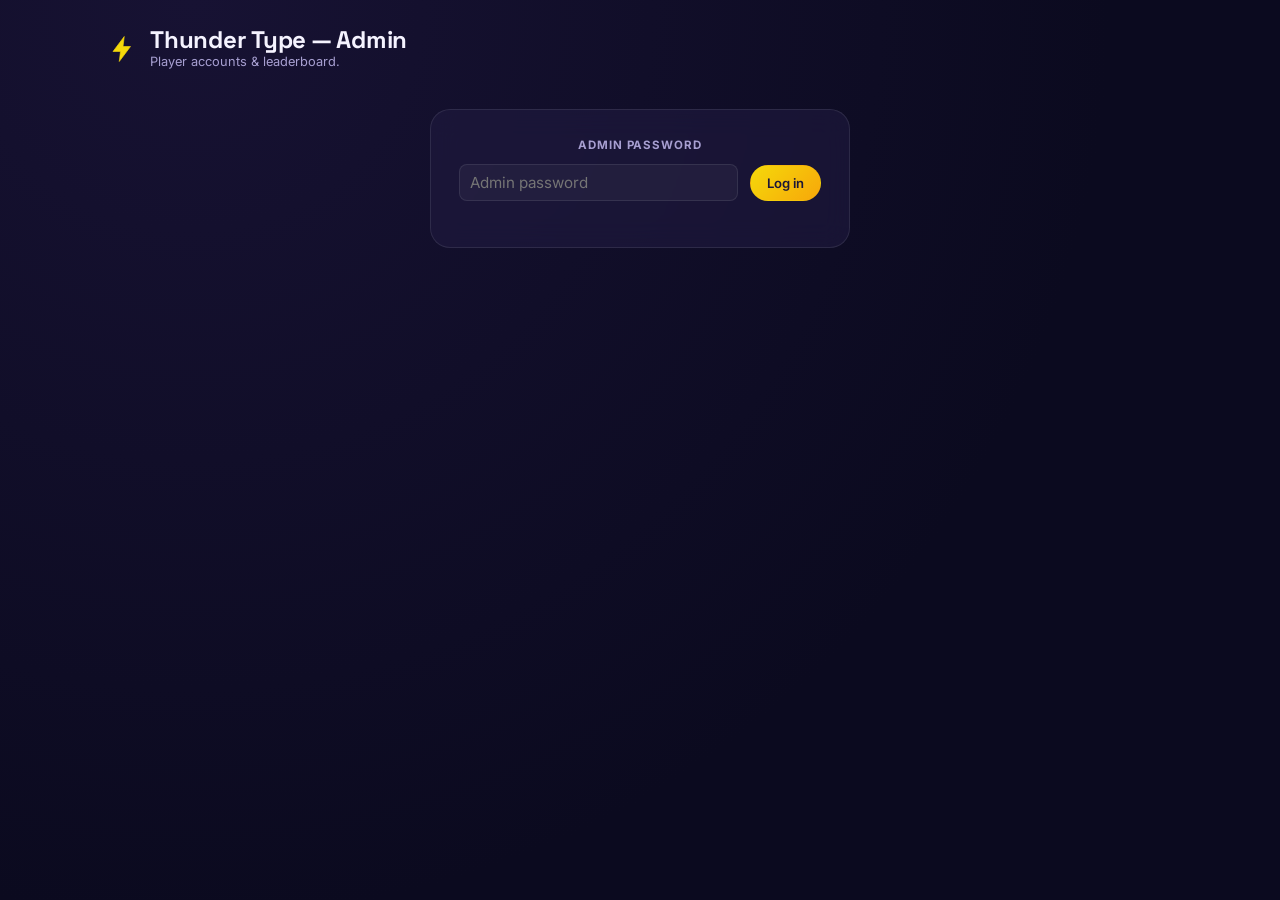
==== static/admin.html @ f5896ad3 "Add admin page" ====
<!doctype html>
<html lang="en" data-theme="dark">
<head>
<meta charset="utf-8" />
<meta name="viewport" content="width=device-width, initial-scale=1" />
<title>Thunder Type — Admin</title>
<link rel="preconnect" href="https://fonts.googleapis.com" />
<link rel="preconnect" href="https://fonts.gstatic.com" crossorigin />
<link
  href="https://fonts.googleapis.com/css2?family=Space+Grotesk:wght@500;700&family=Inter:wght@400;600;700&family=JetBrains+Mono:wght@400;500&display=swap"
  rel="stylesheet"
/>
<link rel="stylesheet" href="css/style.css" />
<link rel="stylesheet" href="css/admin.css" />
</head>
<body>
<div class="app admin-app">

  <header class="nav">
    <div class="wordmark">
      <svg viewBox="0 0 24 24" fill="none" xmlns="http://www.w3.org/2000/svg">
        <path d="M13 2L4 14h6l-1 8 9-12h-6l1-8z" fill="var(--volt)" stroke="var(--volt)" stroke-width="0.5" stroke-linejoin="round"/>
      </svg>
      <div>
        <h1>Thunder Type — Admin</h1>
        <p>Player accounts &amp; leaderboard.</p>
      </div>
    </div>
    <div class="nav-actions">
      <button id="btnRefresh" class="btn-ghost" type="button" hidden>Refresh</button>
      <button id="btnLogout" class="btn-ghost" type="button" hidden>Log out</button>
    </div>
  </header>

  <!-- Login gate -->
  <section class="card admin-login-card" id="adminLoginCard">
    <p class="card-label">Admin password</p>
    <form id="adminLoginForm">
      <div class="field">
        <input type="password" id="adminPasswordInput" placeholder="Admin password" autocomplete="off" />
        <button class="btn-primary" type="submit">Log in</button>
      </div>
    </form>
    <p class="admin-error" id="adminError" hidden></p>
  </section>

  <!-- Leaderboard, shown after login -->
  <section class="card admin-table-card" id="adminTableCard" hidden>
    <div class="admin-table-header">
      <p class="card-label">Leaderboard (by best WPM)</p>
      <input type="text" id="adminSearch" class="admin-search" placeholder="Filter by name..." />
    </div>
    <div class="admin-table-wrap">
      <table class="admin-table" id="adminTable">
        <thead>
          <tr>
            <th>#</th>
            <th>Name</th>
            <th>Best WPM</th>
            <th>Best Accuracy</th>
            <th>Best Combo</th>
            <th>Rounds</th>
            <th>Level</th>
            <th>Actions</th>
          </tr>
        </thead>
        <tbody id="adminTableBody"></tbody>
      </table>
    </div>
    <p class="admin-empty" id="adminEmpty" hidden>No players yet.</p>
  </section>

  <p class="status-line" id="adminStatus"></p>
</div>

<script type="module" src="js/admin.js"></script>
</body>
</html>
---- static/css/style.css ----
/* ============================================================
   Thunder Type — design tokens
   Concept: a night-storm control console. Two accents do the
   work instead of one: volt-yellow (speed/energy) and
   storm-cyan (accuracy/calm). Signature element: the progress
   meter is clipped into a jagged "voltage" stripe instead of a
   generic rounded bar.
   ============================================================ */

:root {
  --bg-top: #171233;
  --bg-bottom: #0b0a1f;
  --surface: rgba(33, 28, 66, 0.55);
  --surface-solid: #1b1638;
  --surface-alt: rgba(255, 255, 255, 0.04);
  --border: rgba(255, 255, 255, 0.09);
  --border-strong: rgba(255, 255, 255, 0.16);

  --text: #f5f3ff;
  --text-muted: #a79fd1;
  --text-dim: #756e9c;

  --volt: #f5d90a;
  --volt-soft: rgba(245, 217, 10, 0.16);
  --storm: #5eead4;
  --storm-soft: rgba(94, 234, 212, 0.16);

  --success: #4ade80;
  --success-soft: rgba(74, 222, 128, 0.18);
  --warning: #fbbf24;
  --warning-soft: rgba(251, 191, 36, 0.18);
  --danger: #fb7185;
  --danger-soft: rgba(251, 113, 133, 0.18);

  --font-display: "Space Grotesk", "Segoe UI", system-ui, sans-serif;
  --font-body: "Inter", "Segoe UI", system-ui, sans-serif;
  --font-mono: "JetBrains Mono", "SFMono-Regular", Consolas, monospace;

  --radius-sm: 8px;
  --radius-md: 14px;
  --radius-lg: 20px;

  --space-xs: 6px;
  --space-sm: 12px;
  --space-md: 18px;
  --space-lg: 28px;
  --space-xl: 40px;
}

[data-theme="light"] {
  --bg-top: #eef0ff;
  --bg-bottom: #f9f8ff;
  --surface: rgba(255, 255, 255, 0.75);
  --surface-solid: #ffffff;
  --surface-alt: rgba(23, 18, 51, 0.03);
  --border: rgba(23, 18, 51, 0.1);
  --border-strong: rgba(23, 18, 51, 0.18);

  --text: #171233;
  --text-muted: #56507c;
  --text-dim: #8983ab;

  --volt-soft: rgba(217, 165, 0, 0.14);
  --storm-soft: rgba(13, 148, 136, 0.14);
}

* {
  box-sizing: border-box;
}

html,
body {
  min-height: 100%;
}

html {
  background: var(--bg-bottom);
}

body {
  position: relative;
  margin: 0;
  font-family: var(--font-body);
  color: var(--text);
  background: radial-gradient(circle at 15% 0%, var(--bg-top), var(--bg-bottom) 65%);
  min-height: 100vh;
  transition: background 0.3s ease, color 0.3s ease;
}

@media (prefers-reduced-motion: reduce) {
  *,
  *::before,
  *::after {
    animation-duration: 0.001ms !important;
    animation-iteration-count: 1 !important;
    transition-duration: 0.001ms !important;
  }
}

.app {
  position: relative;
  z-index: 1;
  max-width: 900px;
  margin: 0 auto;
  padding: var(--space-lg) var(--space-md) var(--space-xl);
}

.ambient-canvas {
  position: absolute;
  top: 0;
  left: 0;
  width: 100%;
  height: 100%;
  z-index: 0;
  pointer-events: none;
}

/* ---- Nav ---- */
.nav {
  display: flex;
  align-items: center;
  justify-content: space-between;
  gap: var(--space-md);
  margin-bottom: var(--space-lg);
  flex-wrap: wrap;
}

.wordmark {
  display: flex;
  align-items: center;
  gap: var(--space-sm);
}

.wordmark svg {
  width: 30px;
  height: 30px;
  flex-shrink: 0;
}

.wordmark h1 {
  font-family: var(--font-display);
  font-size: 1.5rem;
  font-weight: 700;
  letter-spacing: -0.01em;
  margin: 0;
  line-height: 1;
}

.wordmark p {
  margin: 2px 0 0;
  font-size: 0.8rem;
  color: var(--text-muted);
}

.nav-actions {
  display: flex;
  gap: var(--space-xs);
  flex-wrap: wrap;
}

button {
  font-family: var(--font-body);
  cursor: pointer;
  border: 1px solid var(--border);
  background: var(--surface-alt);
  color: var(--text);
  border-radius: 999px;
  padding: 9px 16px;
  font-size: 0.82rem;
  font-weight: 600;
  transition: transform 0.15s ease, background 0.15s ease, border-color 0.15s ease;
}

button:hover {
  transform: translateY(-1px);
  border-color: var(--border-strong);
}

button:active {
  transform: translateY(0);
}

button:focus-visible,
textarea:focus-visible,
input:focus-visible {
  outline: 2px solid var(--storm);
  outline-offset: 2px;
}

.btn-primary {
  background: linear-gradient(135deg, var(--volt), #f7a70a);
  color: #1b1638;
  border-color: transparent;
}

.btn-primary:hover {
  filter: brightness(1.05);
}

.btn-ghost {
  background: transparent;
}

.icon-btn {
  width: 38px;
  height: 38px;
  padding: 0;
  display: inline-flex;
  align-items: center;
  justify-content: center;
  border-radius: 50%;
  font-size: 1rem;
}

/* ---- Cards ---- */
.card {
  background: var(--surface);
  border: 1px solid var(--border);
  border-radius: var(--radius-lg);
  backdrop-filter: blur(14px);
  -webkit-backdrop-filter: blur(14px);
}

.card-label {
  font-size: 0.72rem;
  font-weight: 700;
  text-transform: uppercase;
  letter-spacing: 0.08em;
  color: var(--text-muted);
  margin: 0 0 var(--space-xs);
}

.prompt-card,
.type-card {
  padding: var(--space-md);
  margin-bottom: var(--space-md);
}

.prompt-text {
  font-family: var(--font-mono);
  font-size: 1.15rem;
  line-height: 1.7;
  letter-spacing: 0.01em;
  word-spacing: 2px;
  user-select: none;
  -webkit-user-select: none;
}

.prompt-text .char {
  border-radius: 2px;
  transition: background 0.1s ease, color 0.1s ease;
}

.prompt-text .char.correct {
  color: var(--success);
  background: var(--success-soft);
}

.prompt-text .char.incorrect {
  color: var(--danger);
  background: var(--danger-soft);
  text-decoration: underline wavy var(--danger);
}

.prompt-text .char.pending {
  color: var(--text-muted);
}

#typeInput {
  width: 100%;
  min-height: 120px;
  resize: vertical;
  font-family: var(--font-mono);
  font-size: 1.1rem;
  line-height: 1.6;
  color: var(--text);
  background: var(--surface-alt);
  border: 1px solid var(--border);
  border-radius: var(--radius-md);
  padding: var(--space-sm);
}

#typeInput:disabled {
  opacity: 0.6;
}

/* ---- Signature voltage progress meter ---- */
.voltage-meter {
  padding: var(--space-md);
  margin-bottom: var(--space-md);
}

.voltage-track {
  position: relative;
  height: 30px;
  background: var(--surface-alt);
  border: 1px solid var(--border);
  clip-path: polygon(
    0% 45%, 6% 10%, 12% 65%, 18% 20%, 24% 75%, 30% 15%, 36% 70%,
    42% 25%, 48% 80%, 54% 20%, 60% 65%, 66% 15%, 72% 75%, 78% 20%,
    84% 70%, 90% 15%, 96% 60%, 100% 30%, 100% 100%, 0% 100%
  );
}

.voltage-fill {
  position: absolute;
  inset: 0;
  width: 0%;
  background: linear-gradient(90deg, var(--storm), var(--volt));
  clip-path: polygon(
    0% 45%, 6% 10%, 12% 65%, 18% 20%, 24% 75%, 30% 15%, 36% 70%,
    42% 25%, 48% 80%, 54% 20%, 60% 65%, 66% 15%, 72% 75%, 78% 20%,
    84% 70%, 90% 15%, 96% 60%, 100% 30%, 100% 100%, 0% 100%
  );
  transition: width 0.12s linear, background 0.3s ease;
}

/* ---- Stats row ---- */
.stats-row {
  display: grid;
  grid-template-columns: repeat(3, 1fr);
  gap: var(--space-sm);
  margin-bottom: var(--space-md);
}

.stat-card {
  padding: var(--space-sm) var(--space-md);
}

.stat-value {
  font-family: var(--font-display);
  font-size: 1.7rem;
  font-weight: 700;
  line-height: 1.2;
}

/* ---- Combo ---- */
.combo-card {
  padding: var(--space-sm) var(--space-md);
  margin-bottom: var(--space-md);
}

.combo-line {
  font-family: var(--font-display);
  font-weight: 700;
  font-size: 1rem;
  color: var(--volt);
  display: inline-block;
}

.combo-line.flicker {
  animation: flicker 0.35s ease;
}

@keyframes flicker {
  0% { text-shadow: 0 0 0 transparent; }
  40% { text-shadow: 0 0 14px var(--volt); }
  100% { text-shadow: 0 0 0 transparent; }
}

.combo-tip {
  margin: var(--space-xs) 0 0;
  font-size: 0.8rem;
  color: var(--text-muted);
  line-height: 1.5;
}

/* ---- Footer status ---- */
.status-line {
  font-size: 0.85rem;
  color: var(--text-muted);
  font-style: italic;
  text-align: center;
  padding-top: var(--space-xs);
}

/* ---- Round transition ---- */
.round-enter {
  animation: fadeInUp 0.35s ease;
}

@keyframes fadeInUp {
  from { opacity: 0; transform: translateY(6px); }
  to { opacity: 1; transform: translateY(0); }
}

/* ---- Modal (profile) ---- */
.modal-overlay {
  position: fixed;
  inset: 0;
  background: rgba(8, 6, 20, 0.6);
  display: flex;
  align-items: center;
  justify-content: center;
  padding: var(--space-md);
  z-index: 20;
  opacity: 0;
  pointer-events: none;
  transition: opacity 0.2s ease;
}

.modal-overlay.open {
  opacity: 1;
  pointer-events: auto;
}

.modal {
  background: var(--surface-solid);
  border: 1px solid var(--border-strong);
  border-radius: var(--radius-lg);
  width: 100%;
  max-width: 420px;
  padding: var(--space-lg);
  transform: translateY(10px);
  transition: transform 0.2s ease;
}

.modal-overlay.open .modal {
  transform: translateY(0);
}

.modal h2 {
  font-family: var(--font-display);
  margin: 0 0 4px;
  font-size: 1.3rem;
}

.modal .sub {
  color: var(--text-muted);
  font-size: 0.85rem;
  margin: 0 0 var(--space-md);
}

.field {
  display: flex;
  align-items: center;
  gap: var(--space-sm);
  margin-bottom: var(--space-md);
}

.field label {
  font-size: 0.85rem;
  color: var(--text-muted);
  white-space: nowrap;
}

.profile-name {
  font-weight: 700;
  color: var(--text);
}

/* ---- Level-complete modal ---- */
.complete-card {
  text-align: center;
  max-width: 440px;
}

.complete-card h2 {
  font-family: var(--font-display);
  margin: 0 0 4px;
  font-size: 1.35rem;
}

.complete-stats {
  display: grid;
  grid-template-columns: 1fr 1fr;
  gap: var(--space-sm);
  margin: var(--space-md) 0;
}

.complete-stat {
  background: var(--surface-alt);
  border: 1px solid var(--border);
  border-radius: var(--radius-md);
  padding: var(--space-sm);
}

.complete-note {
  font-size: 0.85rem;
  color: var(--text-muted);
  margin: 0 0 var(--space-sm);
}

.complete-actions {
  display: flex;
  gap: var(--space-sm);
  margin-top: var(--space-sm);
}

.complete-actions button {
  flex: 1;
  margin-top: 0;
}

.field input[type="text"],
.field input[type="password"] {
  flex: 1;
  font-family: var(--font-body);
  font-size: 0.95rem;
  color: var(--text);
  background: var(--surface-alt);
  border: 1px solid var(--border);
  border-radius: var(--radius-sm);
  padding: 8px 10px;
}

.profile-stats {
  border: 1px solid var(--border);
  border-radius: var(--radius-md);
  padding: var(--space-sm) var(--space-md);
  background: var(--surface-alt);
}

.profile-stats p {
  margin: 8px 0;
  font-size: 0.92rem;
}

.profile-stats .lead {
  font-family: var(--font-display);
  font-size: 1.1rem;
  font-weight: 700;
}

.modal-close {
  margin-top: var(--space-md);
  width: 100%;
}

/* ---- Responsive ---- */
@media (max-width: 620px) {
  .stats-row {
    grid-template-columns: 1fr 1fr;
  }
  .stats-row .stat-card:last-child {
    grid-column: 1 / -1;
  }
  .wordmark h1 {
    font-size: 1.25rem;
  }
}

@media (max-width: 420px) {
  .app {
    padding: var(--space-md) var(--space-sm) var(--space-lg);
  }
  .signin-card .signin-bolt {
    width: 92px;
    height: 92px;
  }
  .complete-actions {
    flex-direction: column;
  }
  .prompt-text {
    font-size: 1rem;
  }
}

button:disabled {
  opacity: 0.5;
  cursor: not-allowed;
  transform: none;
}

/* ---- Level progress ---- */
.level-track {
  display: flex;
  gap: 7px;
  justify-content: center;
  flex-wrap: wrap;
  margin-bottom: var(--space-lg);
}

.level-dot {
  width: 11px;
  height: 11px;
  border-radius: 50%;
  background: var(--surface-alt);
  border: 1px solid var(--border);
  transition: background 0.2s ease, box-shadow 0.2s ease, transform 0.2s ease;
}

.level-dot.filled {
  background: linear-gradient(135deg, var(--volt), var(--storm));
  border-color: transparent;
  box-shadow: 0 0 8px rgba(245, 217, 10, 0.45);
}

.level-dot.current {
  transform: scale(1.35);
  outline: 2px solid var(--storm);
  outline-offset: 2px;
}

.prompt-header {
  display: flex;
  align-items: center;
  justify-content: space-between;
  margin-bottom: var(--space-xs);
}

.level-pill {
  font-family: var(--font-display);
  font-size: 0.72rem;
  font-weight: 700;
  padding: 4px 12px;
  border-radius: 999px;
  background: var(--volt-soft);
  color: var(--volt);
  border: 1px solid var(--border);
  white-space: nowrap;
}

/* ---- Sign-in screen ---- */
.signin-canvas {
  position: absolute;
  inset: 0;
  width: 100%;
  height: 100%;
  z-index: 0;
}

.signin-card {
  position: relative;
  z-index: 1;
  text-align: center;
  max-width: 380px;
}

.signin-bolt {
  width: 44px;
  height: 44px;
  margin: 0 auto var(--space-sm);
  display: block;
}

.signin-card .signin-bolt {
  width: 152px;
  height: 152px;
  margin-bottom: var(--space-md);
}

#signinForm .field {
  flex-direction: column;
  align-items: stretch;
  gap: 6px;
}

#signinForm label {
  text-align: left;
}

#signinForm input {
  text-align: center;
  font-size: 1.05rem;
  padding: 10px 12px;
}

.signin-error {
  color: var(--danger);
  font-size: 0.82rem;
  margin: 8px 0 0;
  text-align: left;
}

.field.has-error input {
  border-color: var(--danger);
}

[hidden] {
  display: none !important;
}
---- static/css/admin.css ----
/* Admin page styling. Reuses every design token (colors, fonts, spacing)
   from style.css — this file only adds the table/login layout that's
   specific to the admin page. */

.admin-app {
  max-width: 1100px;
}

.admin-login-card {
  max-width: 420px;
  margin: var(--space-xl) auto 0;
  padding: var(--space-lg);
  text-align: center;
}

.admin-login-card .field {
  display: flex;
  gap: var(--space-sm);
  margin-top: var(--space-sm);
}

.admin-login-card input {
  flex: 1;
  font-family: var(--font-body);
  font-size: 0.95rem;
  color: var(--text);
  background: var(--surface-alt);
  border: 1px solid var(--border);
  border-radius: var(--radius-sm);
  padding: 10px 12px;
}

.admin-error {
  color: var(--danger);
  font-size: 0.85rem;
  margin-top: var(--space-sm);
}

.admin-table-card {
  padding: var(--space-md);
}

.admin-table-header {
  display: flex;
  align-items: center;
  justify-content: space-between;
  gap: var(--space-md);
  margin-bottom: var(--space-md);
  flex-wrap: wrap;
}

.admin-search {
  font-family: var(--font-body);
  font-size: 0.9rem;
  color: var(--text);
  background: var(--surface-alt);
  border: 1px solid var(--border);
  border-radius: var(--radius-sm);
  padding: 8px 12px;
  min-width: 200px;
}

.admin-table-wrap {
  overflow-x: auto;
}

.admin-table {
  width: 100%;
  border-collapse: collapse;
  font-size: 0.9rem;
}

.admin-table th {
  text-align: left;
  font-family: var(--font-display);
  font-size: 0.72rem;
  text-transform: uppercase;
  letter-spacing: 0.06em;
  color: var(--text-muted);
  padding: var(--space-sm);
  border-bottom: 1px solid var(--border-strong);
  white-space: nowrap;
}

.admin-table td {
  padding: var(--space-sm);
  border-bottom: 1px solid var(--border);
  white-space: nowrap;
}

.admin-table tbody tr:hover {
  background: var(--surface-alt);
}

.admin-table .rank {
  color: var(--text-dim);
  font-family: var(--font-display);
}

.admin-table .rank.top {
  color: var(--volt);
  font-weight: 700;
}

.admin-table .name-cell {
  font-weight: 700;
  font-family: var(--font-display);
}

.admin-table .actions-cell {
  display: flex;
  gap: 6px;
}

.admin-table .actions-cell button {
  padding: 6px 12px;
  font-size: 0.75rem;
}

.btn-danger {
  background: var(--danger-soft);
  color: var(--danger);
  border-color: transparent;
}

.btn-danger:hover {
  filter: brightness(1.1);
}

.admin-empty {
  text-align: center;
  color: var(--text-muted);
  padding: var(--space-lg) 0;
}

@media (max-width: 620px) {
  .admin-table {
    font-size: 0.8rem;
  }
  .admin-table th,
  .admin-table td {
    padding: 8px 6px;
  }
}
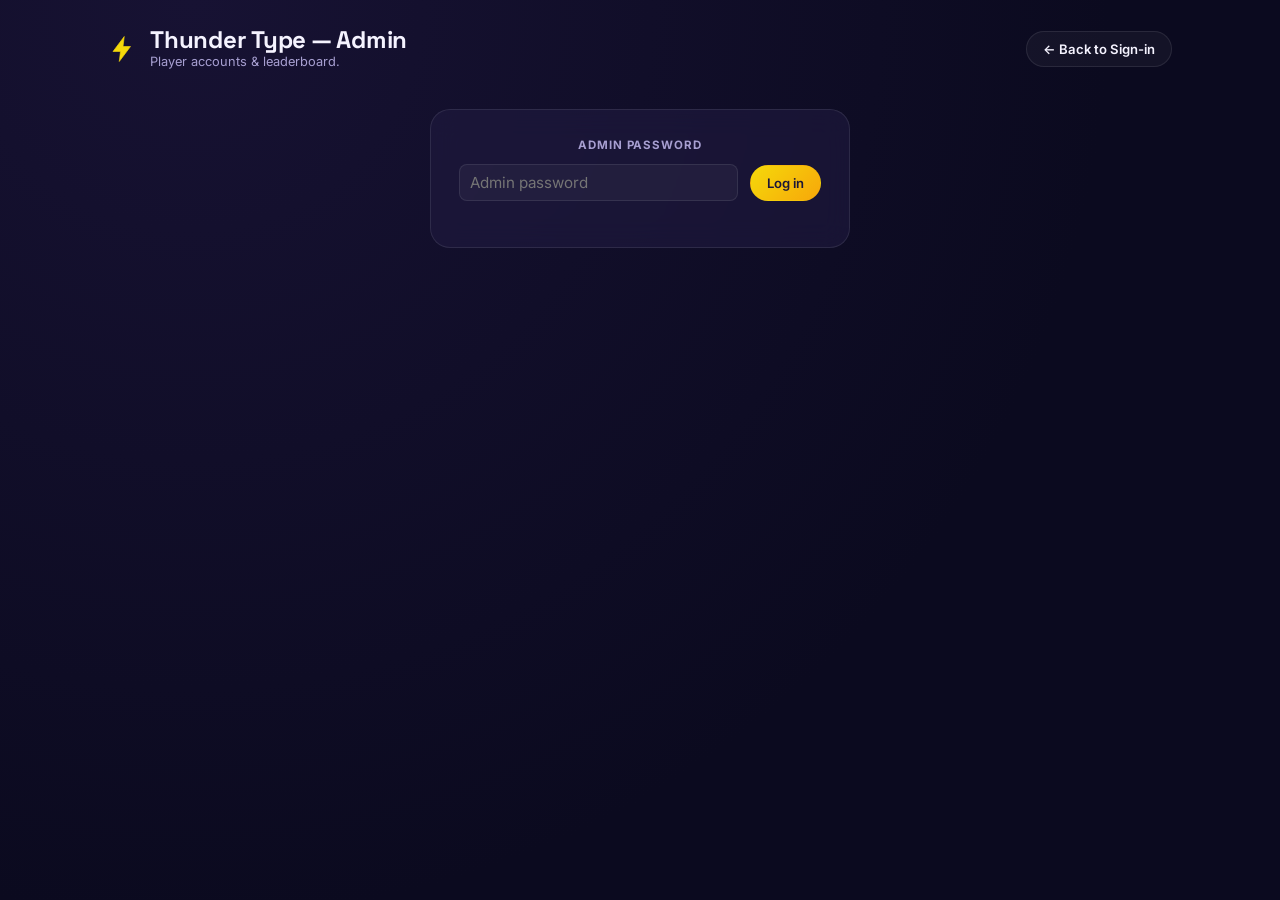
==== commit c9a51d19: "Add back-to-signin link on admin page" ====
--- a/static/admin.html
+++ b/static/admin.html
@@ -27,6 +27,7 @@
       </div>
     </div>
     <div class="nav-actions">
+      <a href="index.html" class="btn-ghost" id="btnBackToSignin">← Back to Sign-in</a>
       <button id="btnRefresh" class="btn-ghost" type="button" hidden>Refresh</button>
       <button id="btnLogout" class="btn-ghost" type="button" hidden>Log out</button>
     </div>
--- a/static/css/style.css
+++ b/static/css/style.css
@@ -627,6 +627,29 @@
   max-width: 380px;
 }
 
+.admin-corner-link {
+  position: absolute;
+  top: var(--space-md);
+  right: var(--space-md);
+  z-index: 2;
+  font-family: var(--font-body);
+  font-size: 0.78rem;
+  font-weight: 600;
+  color: var(--text-muted);
+  text-decoration: none;
+  padding: 6px 14px;
+  border: 1px solid var(--border);
+  border-radius: 999px;
+  background: var(--surface-alt);
+  transition: color 0.15s ease, border-color 0.15s ease, background 0.15s ease;
+}
+
+.admin-corner-link:hover {
+  color: var(--text);
+  border-color: var(--border-strong);
+  background: var(--surface);
+}
+
 .signin-bolt {
   width: 44px;
   height: 44px;
--- a/static/css/admin.css
+++ b/static/css/admin.css
@@ -4,6 +4,27 @@
 
 .admin-app {
   max-width: 1100px;
+}
+
+#btnBackToSignin {
+  display: inline-flex;
+  align-items: center;
+  font-family: var(--font-body);
+  cursor: pointer;
+  border: 1px solid var(--border);
+  background: var(--surface-alt);
+  color: var(--text);
+  border-radius: 999px;
+  padding: 9px 16px;
+  font-size: 0.82rem;
+  font-weight: 600;
+  text-decoration: none;
+  transition: transform 0.15s ease, background 0.15s ease, border-color 0.15s ease;
+}
+
+#btnBackToSignin:hover {
+  transform: translateY(-1px);
+  border-color: var(--border-strong);
 }
 
 .admin-login-card {
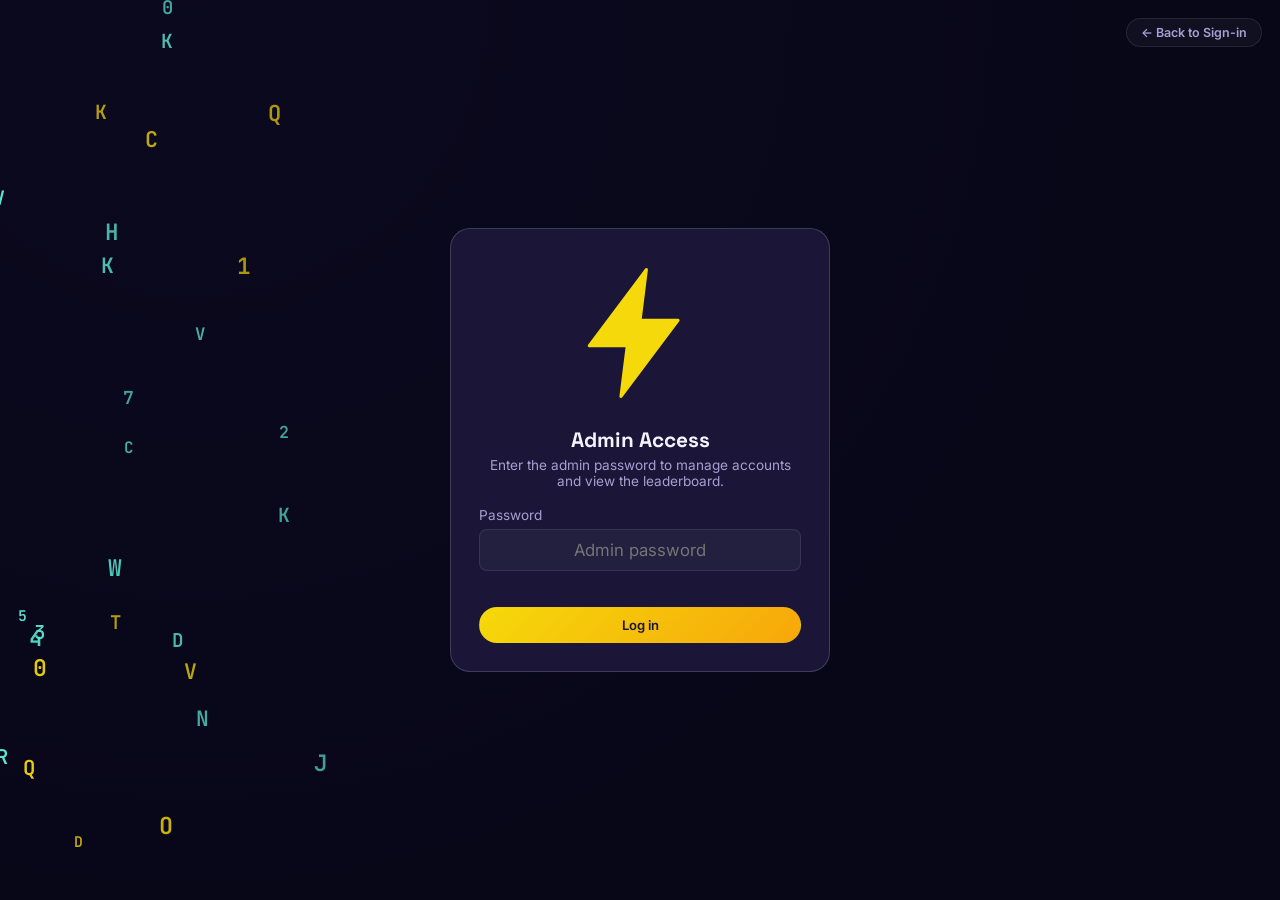
==== commit 898d2b76: "Match admin login design to main sign-in screen" ====
--- a/static/admin.html
+++ b/static/admin.html
@@ -14,7 +14,9 @@
 <link rel="stylesheet" href="css/admin.css" />
 </head>
 <body>
-<div class="app admin-app">
+<canvas id="adminAmbientCanvas" class="ambient-canvas" aria-hidden="true"></canvas>
+
+<div class="app admin-app" id="adminAppRoot" hidden>
 
   <header class="nav">
     <div class="wordmark">
@@ -28,25 +30,12 @@
     </div>
     <div class="nav-actions">
       <a href="index.html" class="btn-ghost" id="btnBackToSignin">← Back to Sign-in</a>
-      <button id="btnRefresh" class="btn-ghost" type="button" hidden>Refresh</button>
-      <button id="btnLogout" class="btn-ghost" type="button" hidden>Log out</button>
+      <button id="btnRefresh" class="btn-ghost" type="button">Refresh</button>
+      <button id="btnLogout" class="btn-ghost" type="button">Log out</button>
     </div>
   </header>
 
-  <!-- Login gate -->
-  <section class="card admin-login-card" id="adminLoginCard">
-    <p class="card-label">Admin password</p>
-    <form id="adminLoginForm">
-      <div class="field">
-        <input type="password" id="adminPasswordInput" placeholder="Admin password" autocomplete="off" />
-        <button class="btn-primary" type="submit">Log in</button>
-      </div>
-    </form>
-    <p class="admin-error" id="adminError" hidden></p>
-  </section>
-
-  <!-- Leaderboard, shown after login -->
-  <section class="card admin-table-card" id="adminTableCard" hidden>
+  <section class="card admin-table-card" id="adminTableCard">
     <div class="admin-table-header">
       <p class="card-label">Leaderboard (by best WPM)</p>
       <input type="text" id="adminSearch" class="admin-search" placeholder="Filter by name..." />
@@ -74,6 +63,27 @@
   <p class="status-line" id="adminStatus"></p>
 </div>
 
+<div class="modal-overlay open" id="adminLoginOverlay">
+  <canvas id="adminSigninCanvas" class="signin-canvas" aria-hidden="true"></canvas>
+  <a href="index.html" class="admin-corner-link">← Back to Sign-in</a>
+  <div class="modal signin-card">
+    <svg class="signin-bolt" viewBox="0 0 24 24" fill="none" xmlns="http://www.w3.org/2000/svg">
+      <path d="M13 2L4 14h6l-1 8 9-12h-6l1-8z" fill="var(--volt)" stroke="var(--volt)" stroke-width="0.5" stroke-linejoin="round"/>
+    </svg>
+    <h2>Admin Access</h2>
+    <p class="sub">Enter the admin password to manage accounts and view the leaderboard.</p>
+
+    <form id="adminLoginForm" novalidate>
+      <div class="field">
+        <label for="adminPasswordInput">Password</label>
+        <input type="password" id="adminPasswordInput" placeholder="Admin password" autocomplete="off" />
+      </div>
+      <p class="admin-error" id="adminError" hidden></p>
+      <button class="btn-primary modal-close" type="submit">Log in</button>
+    </form>
+  </div>
+</div>
+
 <script type="module" src="js/admin.js"></script>
 </body>
 </html>
--- a/static/css/style.css
+++ b/static/css/style.css
@@ -663,17 +663,20 @@
   margin-bottom: var(--space-md);
 }
 
-#signinForm .field {
+#signinForm .field,
+#adminLoginForm .field {
   flex-direction: column;
   align-items: stretch;
   gap: 6px;
 }
 
-#signinForm label {
+#signinForm label,
+#adminLoginForm label {
   text-align: left;
 }
 
-#signinForm input {
+#signinForm input,
+#adminLoginForm input {
   text-align: center;
   font-size: 1.05rem;
   padding: 10px 12px;
--- a/static/css/admin.css
+++ b/static/css/admin.css
@@ -25,30 +25,6 @@
 #btnBackToSignin:hover {
   transform: translateY(-1px);
   border-color: var(--border-strong);
-}
-
-.admin-login-card {
-  max-width: 420px;
-  margin: var(--space-xl) auto 0;
-  padding: var(--space-lg);
-  text-align: center;
-}
-
-.admin-login-card .field {
-  display: flex;
-  gap: var(--space-sm);
-  margin-top: var(--space-sm);
-}
-
-.admin-login-card input {
-  flex: 1;
-  font-family: var(--font-body);
-  font-size: 0.95rem;
-  color: var(--text);
-  background: var(--surface-alt);
-  border: 1px solid var(--border);
-  border-radius: var(--radius-sm);
-  padding: 10px 12px;
 }
 
 .admin-error {
